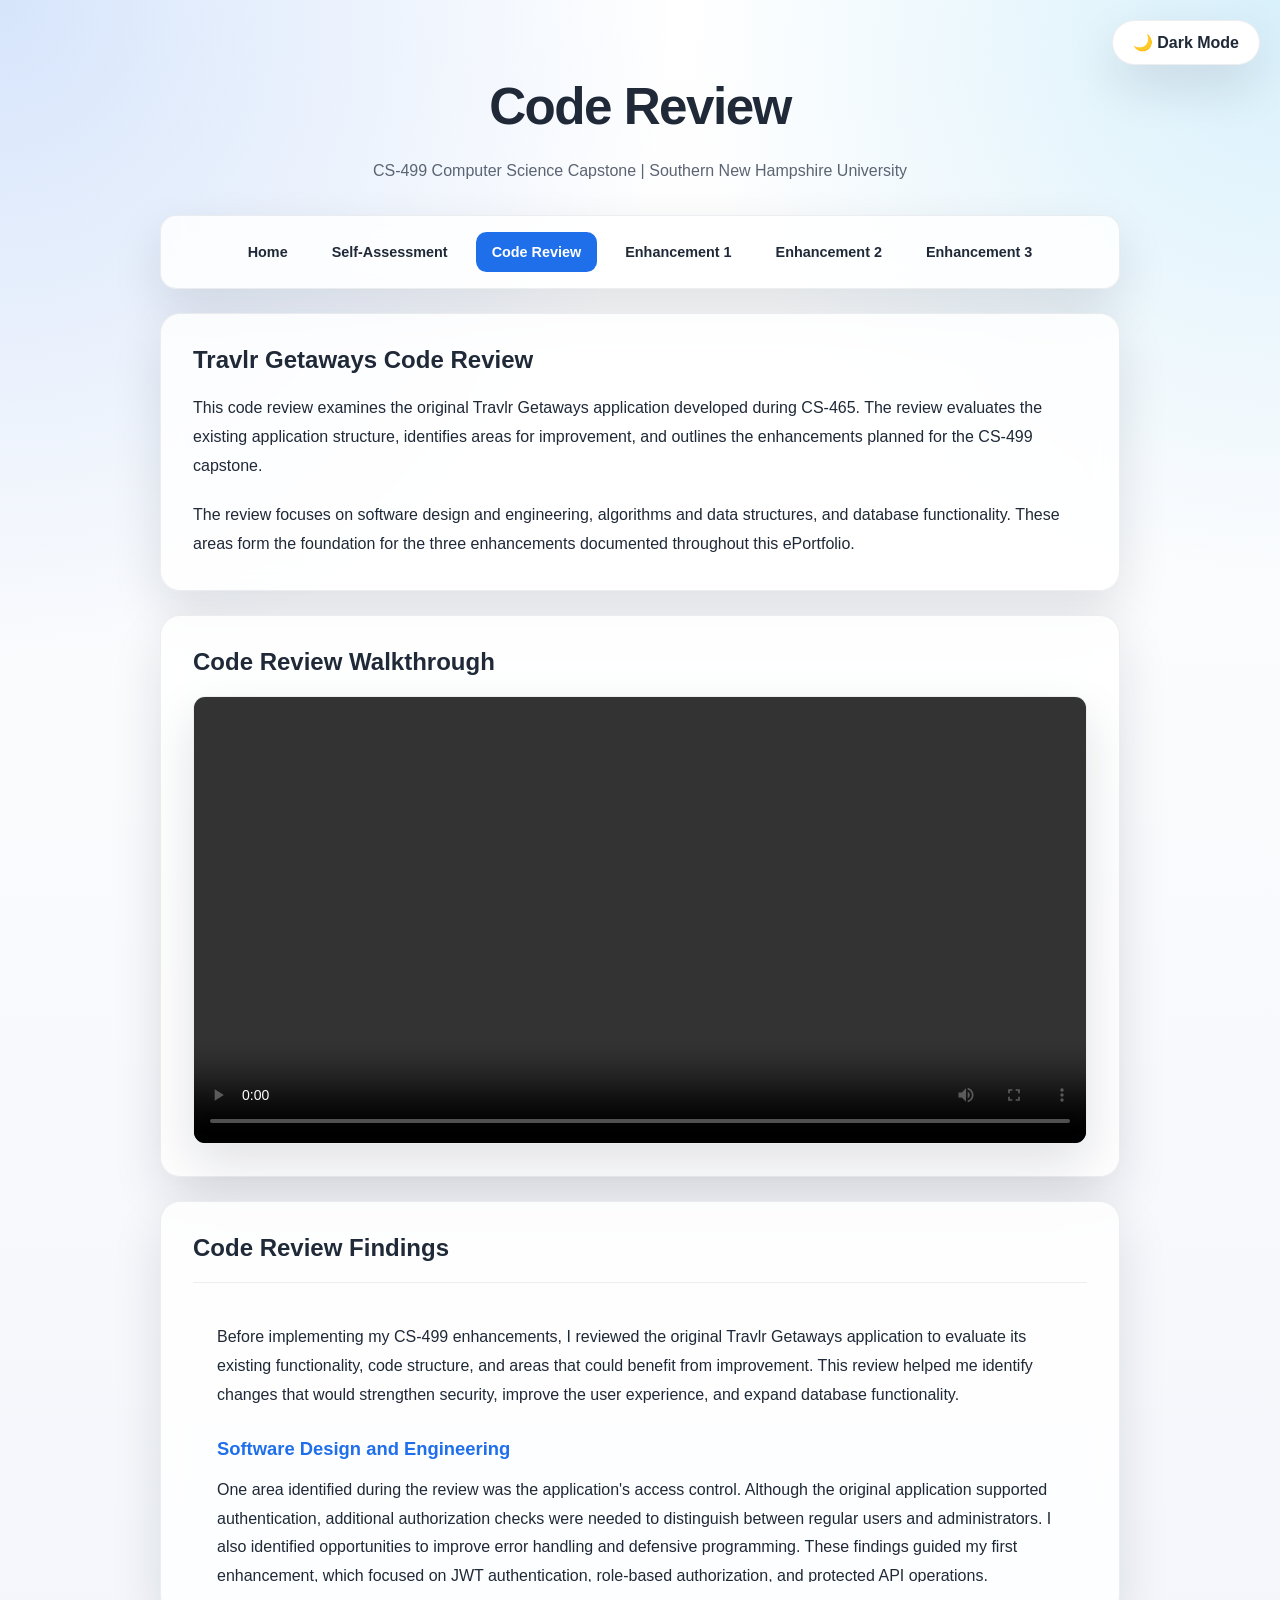
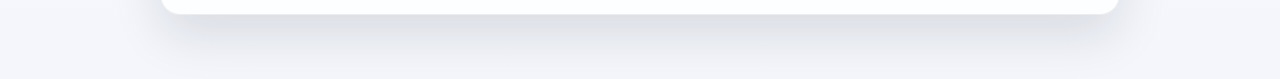
==== code-review.html @ 9c50405f "Complete CS-499 Capstone ePortfolio" ====
<!DOCTYPE html>
<html lang="en">

<head>
    <meta charset="UTF-8">
    <meta name="viewport"
          content="width=device-width, initial-scale=1.0">

    <title>Code Review | Zury's Capstone</title>

    <link rel="stylesheet" href="styles.css">
</head>

<body>

    <header>
        <h1 class="title">Code Review</h1>

        <p class="subtitle">
            CS-499 Computer Science Capstone |
            Southern New Hampshire University
        </p>

        <button
            id="theme-toggle"
            class="theme-toggle"
            type="button"
            aria-label="Switch color theme">
            🌙 Dark Mode
        </button>

        <nav class="navbar" aria-label="Main navigation">
            <a href="index.html">Home</a>

            <a href="self-assessment.html">
                Self-Assessment
            </a>

            <a href="code-review.html"
               class="active"
               aria-current="page">
                Code Review
            </a>

            <a href="enhancement-1.html">
                Enhancement 1
            </a>

            <a href="enhancement-2.html">
                Enhancement 2
            </a>

            <a href="enhancement-3.html">
                Enhancement 3
            </a>
        </nav>
    </header>

    <main>
        <section class="content-card">

            <h2>Travlr Getaways Code Review</h2>

            <p>
                This code review examines the original
                Travlr Getaways application developed
                during CS-465. The review evaluates
                the existing application structure,
                identifies areas for improvement,
                and outlines the enhancements planned
                for the CS-499 capstone.
            </p>

            <p>
                The review focuses on software design
                and engineering, algorithms and data
                structures, and database functionality.
                These areas form the foundation for
                the three enhancements documented
                throughout this ePortfolio.
            </p>

        </section>

        <section class="content-card">

    <h2>Code Review Walkthrough</h2>

    <video class="code-review-video" controls preload="metadata">
        <source
            src="assets/CS499_2 - 2 Code Review_Zury Martinez.mp4"
            type="video/mp4">

        Your browser does not support the video tag.
    </video>

</section>

        <section class="content-card">

            <h2>Code Review Findings</h2>

            <div class="code-findings-scroll">

            <p>
                Before implementing my CS-499 enhancements, 
                I reviewed the original Travlr Getaways
                application to evaluate its existing 
                functionality, code structure, and areas 
                that could benefit from improvement. 
                This review helped me identify changes 
                that would strengthen security, improve 
                the user experience, and expand database
                functionality. 
            </p>

            <h3>Software Design and Engineering</h3>

            <p>
                One area identified during the review was 
                the application's access control. 
                Although the original application supported 
                authentication, additional authorization 
                checks were needed to distinguish between 
                regular users and administrators. 
                I also identified opportunities to improve 
                error handling and defensive programming. 
                These findings guided my first enhancement, 
                which focused on JWT authentication, 
                role-based authorization, and protected 
                API operations. 
            </p>

            <h3>Algorithms and Data Structures</h3>

            <p>
                The original trip listing displayed available
                travel packages but offered limited options 
                for organizing or locating specific trips. 
                I identified an opportunity to improve
                usability by introducing search and sorting 
                functionality. My second enhancement 
                addresses this limitation by implementing 
                client-side trip searching and price sorting 
                using Angular and TypeScript.
            </p>

            <h3>Databases</h3>

            <p>
                The original application retrieved trip 
                information from MongoDB without allowing 
                users to filter results by a selected 
                price range. I identified an opportunity 
                to extend the existing API to support 
                database-side filtering. My third 
                enhancement introduced minimum and maximum 
                price parameters and MongoDB comparison 
                operators to retrieve trips within a 
                specified price range.
            </p>
            
        </div>

        </section>
    </main>

    <script src="theme.js"></script>

</body>
</html>
---- styles.css ----
/* =========================================
   CS-499 CAPSTONE PORTFOLIO
   Light and Dark Mode
   ========================================= */

/* LIGHT MODE - DEFAULT */
:root {
    color-scheme: light;

    --bg: #f4f6fb;
    --surface: rgba(255, 255, 255, 0.82);
    --surface-strong: #ffffff;

    --text: #1f2937;
    --muted: #5b6472;

    --accent: #1f6feb;
    --accent-hover: #1558b0;

    --border: rgba(31, 41, 55, 0.08);
    --shadow: 0 20px 50px rgba(15, 23, 42, 0.12);

    --glow-left: rgba(31, 111, 235, 0.18);
    --glow-right: rgba(14, 165, 233, 0.16);
    --background-top: #ffffff;
}

/* DARK MODE */
:root[data-theme="dark"] {
    color-scheme: dark;

    --bg: #0b1220;
    --surface: rgba(24, 35, 54, 0.9);
    --surface-strong: #192538;

    --text: #edf3ff;
    --muted: #bac9df;

    --accent: #85baff;
    --accent-hover: #b4d5ff;

    --border: rgba(185, 205, 235, 0.18);
    --shadow: 0 20px 50px rgba(0, 0, 0, 0.3);

    --glow-left: rgba(31, 111, 235, 0.16);
    --glow-right: rgba(14, 165, 233, 0.10);
    --background-top: #111b2d;
}


/* =========================================
   GLOBAL STYLES
   ========================================= */

* {
    box-sizing: border-box;
}

html {
    scroll-behavior: smooth;
}

body {
    margin: 0;
    min-height: 100vh;

    font-family: "Segoe UI", Tahoma, Arial, sans-serif;

    color: var(--text);

    background:
        radial-gradient(
            circle at top left,
            var(--glow-left),
            transparent 32%
        ),
        radial-gradient(
            circle at top right,
            var(--glow-right),
            transparent 28%
        ),
        linear-gradient(
            180deg,
            var(--background-top) 0%,
            var(--bg) 100%
        );

    transition:
        background-color 250ms ease,
        color 250ms ease;
}

/* =========================================
   PAGE LAYOUT
   ========================================= */

header,
main {
    width: min(960px, calc(100% - 2rem));
    margin-left: auto;
     margin-right: auto;
}

header {
    position: relative;
    padding: 5rem 0 1.5rem;
    text-align: center;
}

.title {
    margin: 0 0 1.5rem;

    font-size: clamp(2rem, 4vw, 3.5rem);
    line-height: 1.05;
    letter-spacing: -0.03em;
}

main {
    display: grid;
    gap: 1.5rem;
    justify-items: center;

    padding: 0 0 4rem;
}

/* =========================================
   PROJECT LINKS
   ========================================= */

.project-list {
    list-style: none;

    margin: 0;
    padding: 1rem;

    width: min(720px, 100%);

    display: grid;
    gap: 0.75rem;
}

.project-list li {
    margin: 0;
}

.project-list a {
    display: block;

    padding: 1rem 1.25rem;

     border: 1px solid var(--border);
    border-radius: 1rem;

    background: var(--surface);
    color: var(--text);

    text-decoration: none;
    font-weight: 600;

    box-shadow: var(--shadow);
    backdrop-filter: blur(12px);

    transition:
        transform 180ms ease,
        box-shadow 180ms ease,
        border-color 180ms ease,
        color 180ms ease;
}

.project-list a:hover,
.project-list a:focus-visible {
    transform: translateY(-2px);

    border-color: var(--accent);

    box-shadow:
        0 24px 60px rgba(15, 23, 42, 0.16);

    color: var(--accent-hover);

    outline: none;
}

/* =========================================
   IMAGE GALLERY
   ========================================= */

.gallery {
    display: grid;
    place-items: center;

    width: min(100%, 420px);

    padding: 1rem;

    border: 1px solid var(--border);
    border-radius: 1.5rem;

    background: var(--surface);

     box-shadow: var(--shadow);
    backdrop-filter: blur(12px);
}

.gallery img {
    display: block;

    width: min(100%, 320px);
    aspect-ratio: 1 / 1;

    object-fit: cover;

    border-radius: 1.1rem;

    border: 1px solid var(--border);
}

/* =========================================
   GENERAL BUTTONS
   ========================================= */

.button {
    appearance: none;

    display: inline-block;

    border: 0;
    border-radius: 999px;

    padding: 0.9rem 1.5rem;

    background:
        linear-gradient(135deg, #1f6feb, #2b8cff);

    color: #ffffff;

    font: inherit;
    font-weight: 700;
    letter-spacing: 0.01em;

    text-decoration: none;

    cursor: pointer;

    box-shadow:
        0 14px 28px rgba(31, 111, 235, 0.28);

    transition:
        transform 180ms ease,
        box-shadow 180ms ease,
         filter 180ms ease;
}

.button:hover,
.button:focus-visible {
    transform: translateY(-2px);

    box-shadow:
        0 18px 32px rgba(31, 111, 235, 0.34);

    filter: brightness(1.03);

    outline: 3px solid var(--accent);
    outline-offset: 3px;
}

.button:active {
    transform: translateY(0);
}

/* =========================================
   LIGHT / DARK MODE TOGGLE
   ========================================= */

.theme-toggle {
    position: fixed;
    top: 20px;
    right: 20px;
    z-index: 1000;

    appearance: none;

    display: inline-flex;
    align-items: center;
    justify-content: center;

    padding: 0.75rem 1.25rem;

    border: 1px solid var(--border);
    border-radius: 999px;

    background: var(--surface-strong);
    color: var(--text);

    font: inherit;
    font-weight: 600;

    cursor: pointer;

    box-shadow: var(--shadow);

      transition:
        background-color 180ms ease,
        color 180ms ease,
        transform 180ms ease,
        border-color 180ms ease;
}

.theme-toggle:hover {
    transform: translateY(-2px);

    color: var(--accent-hover);
    border-color: var(--accent);
}

.theme-toggle:focus-visible {
    outline: 3px solid var(--accent);
    outline-offset: 3px;
}

.theme-toggle:active {
    transform: translateY(0);
}

/* =========================================
   RESPONSIVE DESIGN
   ========================================= */

@media (max-width: 640px) {

    header {
        padding-top: 2.5rem;
    }

    .title {
        font-size: 2rem;
    }

    .project-list {
        padding: 0;
    }

    .project-list a {
        padding: 0.95rem 1rem;
    }

    .gallery {
        padding: 0.75rem;
    }

     .theme-toggle {
    top: 12px;
    right: 12px;
    width: auto;
    max-width: none;
    }
}

/* =========================================
   ACCESSIBILITY
   ========================================= */

@media (prefers-reduced-motion: reduce) {

    html {
        scroll-behavior: auto;
    }

    *,
    *::before,
    *::after {
        transition-duration: 0.01ms !important;
        animation-duration: 0.01ms !important;
    }
}


/* =========================================
   PORTFOLIO NAVIGATION
   ========================================= */

.subtitle {
    margin: 0 0 2rem;
    color: var(--muted);
    font-size: 1rem;
    line-height: 1.6;
}

.navbar {
    display: flex;
    justify-content: center;
    align-items: center;
    flex-wrap: wrap;

    gap: 0.75rem;

    width: 100%;
    margin-top: 2rem;
    padding: 1rem;

    border: 1px solid var(--border);
    border-radius: 1rem;

    background: var(--surface);
    box-shadow: var(--shadow);
    backdrop-filter: blur(12px);
}

.navbar a {
    display: inline-block;
    padding: 0.75rem 1rem;

    border-radius: 0.65rem;

    color: var(--text);
    text-decoration: none;
    font-size: 0.9rem;
    font-weight: 600;

    transition:
        background-color 180ms ease,
        color 180ms ease,
        transform 180ms ease;
}

.navbar a:hover {
    background: var(--surface-strong);
    color: var(--accent-hover);
    transform: translateY(-2px);
}

.navbar a.active {
    background: #1f6feb;
    color: #ffffff;
}

.navbar a:focus-visible {
    outline: 3px solid var(--accent);
    outline-offset: 3px;
}

/* MOBILE NAVIGATION */

@media (max-width: 640px) {
    .navbar {
        gap: 0.5rem;
        padding: 0.75rem;
    }

    .navbar a {
        flex: 1 1 auto;
        padding: 0.7rem 0.85rem;
        text-align: center;
        font-size: 0.85rem;
    }
}


/* =========================================
   CONTENT CARDS
   ========================================= */

.content-card {
    width: 100%;
    padding: 2rem;

    border: 1px solid var(--border);
    border-radius: 1.25rem;

    background: var(--surface);
    box-shadow: var(--shadow);
    backdrop-filter: blur(12px);

    text-align: left;
}

.content-card h2 {
    margin-top: 0;
    margin-bottom: 1.25rem;

    color: var(--text);
    font-size: 1.5rem;
}

.content-card p {
    color: var(--text);
    line-height: 1.8;
    margin-bottom: 1.25rem;
}

.content-card p:last-child {
    margin-bottom: 0;
}

@media (max-width: 640px) {
    .content-card {
        padding: 1.25rem;
    }
}


/* Collapsible self-assessment cards */

.assessment-card {
    padding: 0;
    overflow: hidden;
}

/* Clickable heading */
.assessment-card > summary {
    padding: 1.5rem 2rem;
    font-size: 1.25rem;
    font-weight: bold;
    color: var(--text);
    cursor: pointer;
    list-style: none;
    display: flex;
    justify-content: space-between;
    align-items: center;
}

/* Hide the browser's default arrow */
.assessment-card > summary::-webkit-details-marker {
    display: none;
}

/* Add our own dropdown arrow */
.assessment-card > summary::after {
    content: "▼";
    font-size: 0.9rem;
    color: var(--accent);
}

/* Turn the arrow when the card opens */
.assessment-card[open] > summary::after {
    transform: rotate(180deg);
}

/* Shared scrollable sections */
.card-scroll,
.code-findings-scroll,
.testing-validation-scroll {
    display: block;
    width: 100%;
    max-height: 300px;
    overflow-y: auto;
    padding: 1.5rem;
    border-top: 1px solid var(--border);
    scrollbar-color: var(--accent) transparent;
    scrollbar-width: thin;
}

/* Narrative cards retain their wider padding */
.card-scroll {
    padding: 1.5rem 2rem;
}

/* Paragraph spacing */
.card-scroll p {
    line-height: 1.8;
    margin-top: 0;
    margin-bottom: 1.25rem;
}

.card-scroll p:last-child {
    margin-bottom: 0;
}


/* Course outcome headings */

.card-scroll h3 {
    color: var(--accent);
    font-size: 1.15rem;
    margin-top: 1.75rem;
    margin-bottom: 1rem;
    padding-bottom: 0.5rem;
    border-bottom: 1px solid var(--border);
}

.card-scroll h3:first-child {
    margin-top: 0;
}


/* Code review video */

.code-review-video {
    display: block;
    width: 100%;
    max-width: 100%;
    height: auto;
    border-radius: 0.75rem;
    margin-top: 1rem;
    border: 1px solid var(--border);
    box-shadow: var(--shadow);
}


/* Code review findings headings */

.content-card h3 {
    color: var(--accent);
    font-size: 1.15rem;
    margin-top: 1.75rem;
    margin-bottom: 0.75rem;
}

.content-card h3:first-child {
    margin-top: 0;
}

 
/* Smaller GitHub buttons */

.github-button {
    padding: 0.65rem 1.1rem;
    font-size: 0.85rem;
}


/* =========================================
   ENHANCEMENT TESTING SCREENSHOTS
   ========================================= */

.testing-figure {
    margin: 1.5rem 0 2rem;
    padding: 1rem;

    border: 1px solid var(--border);
    border-radius: 0.75rem;

    background: var(--surface-strong);
}

.testing-figure img {
    display: block;

    width: 100%;
    height: auto;

    border-radius: 0.5rem;
    border: 1px solid var(--border);
}

.testing-figure figcaption {
    margin-top: 1rem;

    color: var(--muted);
    font-size: 0.9rem;
    line-height: 1.6;

    text-align: center;
}

/* Spacing between screenshots */

.testing-figure + .testing-figure {
    margin-top: 2rem;
}


/* Dropdowns inside the Testing Screenshots card */

.content-card > .assessment-card {
    margin-top: 1rem;
    box-shadow: none;
    background: var(--surface-strong);
}

.content-card > .assessment-card > summary {
    font-size: 1.05rem;
    padding: 1.1rem 1.25rem;
}


/* CS-499 Course Outcomes container */

.outcomes-container {
    padding: 1.5rem;
    border-top: 1px solid var(--border);
}

/* Individual course outcome dropdowns */

.outcome-dropdown {
    margin-bottom: 1rem;
    border: 1px solid var(--border);
    border-radius: 0.75rem;
    background: var(--surface-strong);
    overflow: hidden;
}

.outcome-dropdown:last-child {
    margin-bottom: 0;
}

.assessment-card .outcome-dropdown > summary {
    padding: 1rem 1.25rem;
    font-size: 1rem;
    font-weight: 600;
    color: var(--text);
}

.outcome-dropdown > summary::after {
    content: "▼";
    font-size: 0.8rem;
    color: var(--accent);
}

.outcome-dropdown[open] > summary::after {
    transform: rotate(180deg);
}

/* Text inside each course outcome */

.outcome-content {
    padding: 1.25rem;
    border-top: 1px solid var(--border);
}

.outcome-content p {
    line-height: 1.8;
    margin-top: 0;
    margin-bottom: 1.25rem;
}

.outcome-content p:last-child {
    margin-bottom: 0;
}


/* Paragraph spacing */

.testing-validation-scroll p {
    margin-top: 0;
    margin-bottom: 1.25rem;
    line-height: 1.8;
}



/* =========================================
   FINAL CONSISTENCY AND ACCESSIBILITY
   ========================================= */

/* Keep visited links styled like the original buttons */
.button:visited {
    color: #ffffff;
}

/* Visible keyboard focus for all nested dropdowns */
.assessment-card > summary:focus-visible,
.outcome-dropdown > summary:focus-visible {
    outline: 3px solid var(--accent);
    outline-offset: -3px;
    border-radius: 0.5rem;
}

/* Improve spacing on narrow screens */
@media (max-width: 640px) {
    header {
        padding-top: 5rem;
    }

    .title {
        font-size: 1.8rem;
        line-height: 1.2;
    }

    .theme-toggle {
        top: 10px;
        right: 10px;
        padding: 0.6rem 0.9rem;
        font-size: 0.85rem;
    }

    .assessment-card {
        padding: 0;
    }

    .assessment-card > summary {
        padding: 1.25rem;
        font-size: 1.1rem;
    }

    .card-scroll,
    .code-findings-scroll,
    .testing-validation-scroll {
        padding: 1rem;
    }

    .navbar a {
        font-size: 0.8rem;
    }

    .testing-figure {
        padding: 0.75rem;
    }
}
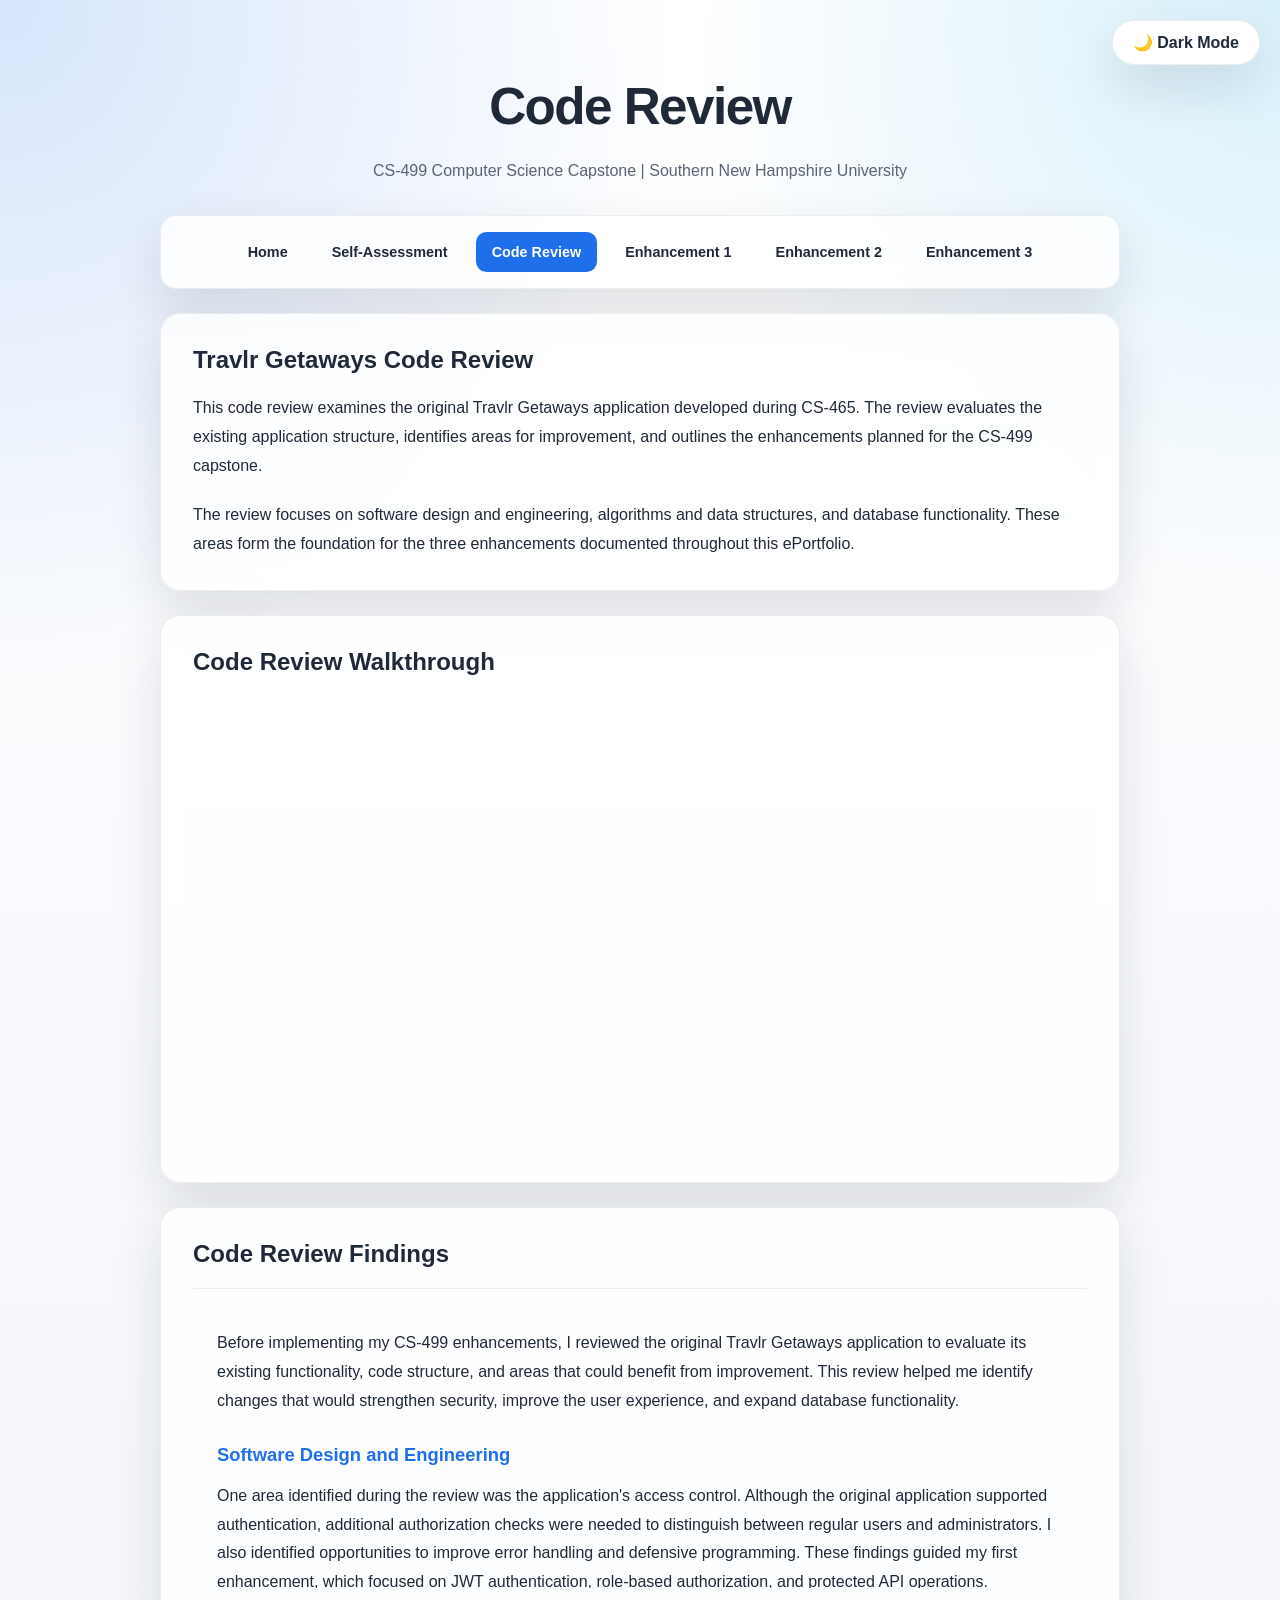
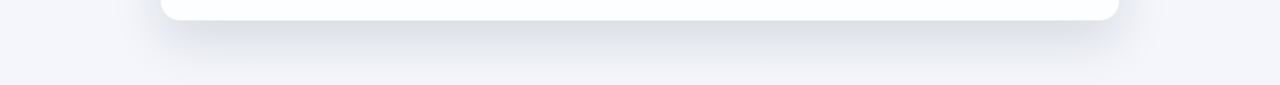
==== commit 0da67643: "Embed YouTube code review video" ====
--- a/code-review.html
+++ b/code-review.html
@@ -1,11 +1,9 @@
-
 <!DOCTYPE html>
 <html lang="en">
 
 <head>
     <meta charset="UTF-8">
-    <meta name="viewport"
-          content="width=device-width, initial-scale=1.0">
+    <meta name="viewport" content="width=device-width, initial-scale=1.0">
 
     <title>Code Review | Zury's Capstone</title>
 
@@ -22,11 +20,7 @@
             Southern New Hampshire University
         </p>
 
-        <button
-            id="theme-toggle"
-            class="theme-toggle"
-            type="button"
-            aria-label="Switch color theme">
+        <button id="theme-toggle" class="theme-toggle" type="button" aria-label="Switch color theme">
             🌙 Dark Mode
         </button>
 
@@ -37,9 +31,7 @@
                 Self-Assessment
             </a>
 
-            <a href="code-review.html"
-               class="active"
-               aria-current="page">
+            <a href="code-review.html" class="active" aria-current="page">
                 Code Review
             </a>
 
@@ -85,17 +77,17 @@
 
         <section class="content-card">
 
-    <h2>Code Review Walkthrough</h2>
+            <h2>Code Review Walkthrough</h2>
 
-    <video class="code-review-video" controls preload="metadata">
-        <source
-            src="assets/CS499_2 - 2 Code Review_Zury Martinez.mp4"
-            type="video/mp4">
 
-        Your browser does not support the video tag.
-    </video>
+            <iframe width="100%" height="450" src="https://www.youtube.com/embed/PY5qNLx3NuE"
+                title="CS-499 Capstone Code Review" frameborder="0"
+                allow="accelerometer; autoplay; clipboard-write; encrypted-media; gyroscope; picture-in-picture; web-share"
+                referrerpolicy="strict-origin-when-cross-origin" allowfullscreen>
+            </iframe>
 
-</section>
+
+        </section>
 
         <section class="content-card">
 
@@ -103,65 +95,65 @@
 
             <div class="code-findings-scroll">
 
-            <p>
-                Before implementing my CS-499 enhancements, 
-                I reviewed the original Travlr Getaways
-                application to evaluate its existing 
-                functionality, code structure, and areas 
-                that could benefit from improvement. 
-                This review helped me identify changes 
-                that would strengthen security, improve 
-                the user experience, and expand database
-                functionality. 
-            </p>
+                <p>
+                    Before implementing my CS-499 enhancements,
+                    I reviewed the original Travlr Getaways
+                    application to evaluate its existing
+                    functionality, code structure, and areas
+                    that could benefit from improvement.
+                    This review helped me identify changes
+                    that would strengthen security, improve
+                    the user experience, and expand database
+                    functionality.
+                </p>
 
-            <h3>Software Design and Engineering</h3>
+                <h3>Software Design and Engineering</h3>
 
-            <p>
-                One area identified during the review was 
-                the application's access control. 
-                Although the original application supported 
-                authentication, additional authorization 
-                checks were needed to distinguish between 
-                regular users and administrators. 
-                I also identified opportunities to improve 
-                error handling and defensive programming. 
-                These findings guided my first enhancement, 
-                which focused on JWT authentication, 
-                role-based authorization, and protected 
-                API operations. 
-            </p>
+                <p>
+                    One area identified during the review was
+                    the application's access control.
+                    Although the original application supported
+                    authentication, additional authorization
+                    checks were needed to distinguish between
+                    regular users and administrators.
+                    I also identified opportunities to improve
+                    error handling and defensive programming.
+                    These findings guided my first enhancement,
+                    which focused on JWT authentication,
+                    role-based authorization, and protected
+                    API operations.
+                </p>
 
-            <h3>Algorithms and Data Structures</h3>
+                <h3>Algorithms and Data Structures</h3>
 
-            <p>
-                The original trip listing displayed available
-                travel packages but offered limited options 
-                for organizing or locating specific trips. 
-                I identified an opportunity to improve
-                usability by introducing search and sorting 
-                functionality. My second enhancement 
-                addresses this limitation by implementing 
-                client-side trip searching and price sorting 
-                using Angular and TypeScript.
-            </p>
+                <p>
+                    The original trip listing displayed available
+                    travel packages but offered limited options
+                    for organizing or locating specific trips.
+                    I identified an opportunity to improve
+                    usability by introducing search and sorting
+                    functionality. My second enhancement
+                    addresses this limitation by implementing
+                    client-side trip searching and price sorting
+                    using Angular and TypeScript.
+                </p>
 
-            <h3>Databases</h3>
+                <h3>Databases</h3>
 
-            <p>
-                The original application retrieved trip 
-                information from MongoDB without allowing 
-                users to filter results by a selected 
-                price range. I identified an opportunity 
-                to extend the existing API to support 
-                database-side filtering. My third 
-                enhancement introduced minimum and maximum 
-                price parameters and MongoDB comparison 
-                operators to retrieve trips within a 
-                specified price range.
-            </p>
-            
-        </div>
+                <p>
+                    The original application retrieved trip
+                    information from MongoDB without allowing
+                    users to filter results by a selected
+                    price range. I identified an opportunity
+                    to extend the existing API to support
+                    database-side filtering. My third
+                    enhancement introduced minimum and maximum
+                    price parameters and MongoDB comparison
+                    operators to retrieve trips within a
+                    specified price range.
+                </p>
+
+            </div>
 
         </section>
     </main>
@@ -169,4 +161,5 @@
     <script src="theme.js"></script>
 
 </body>
-</html>
+
+</html>
